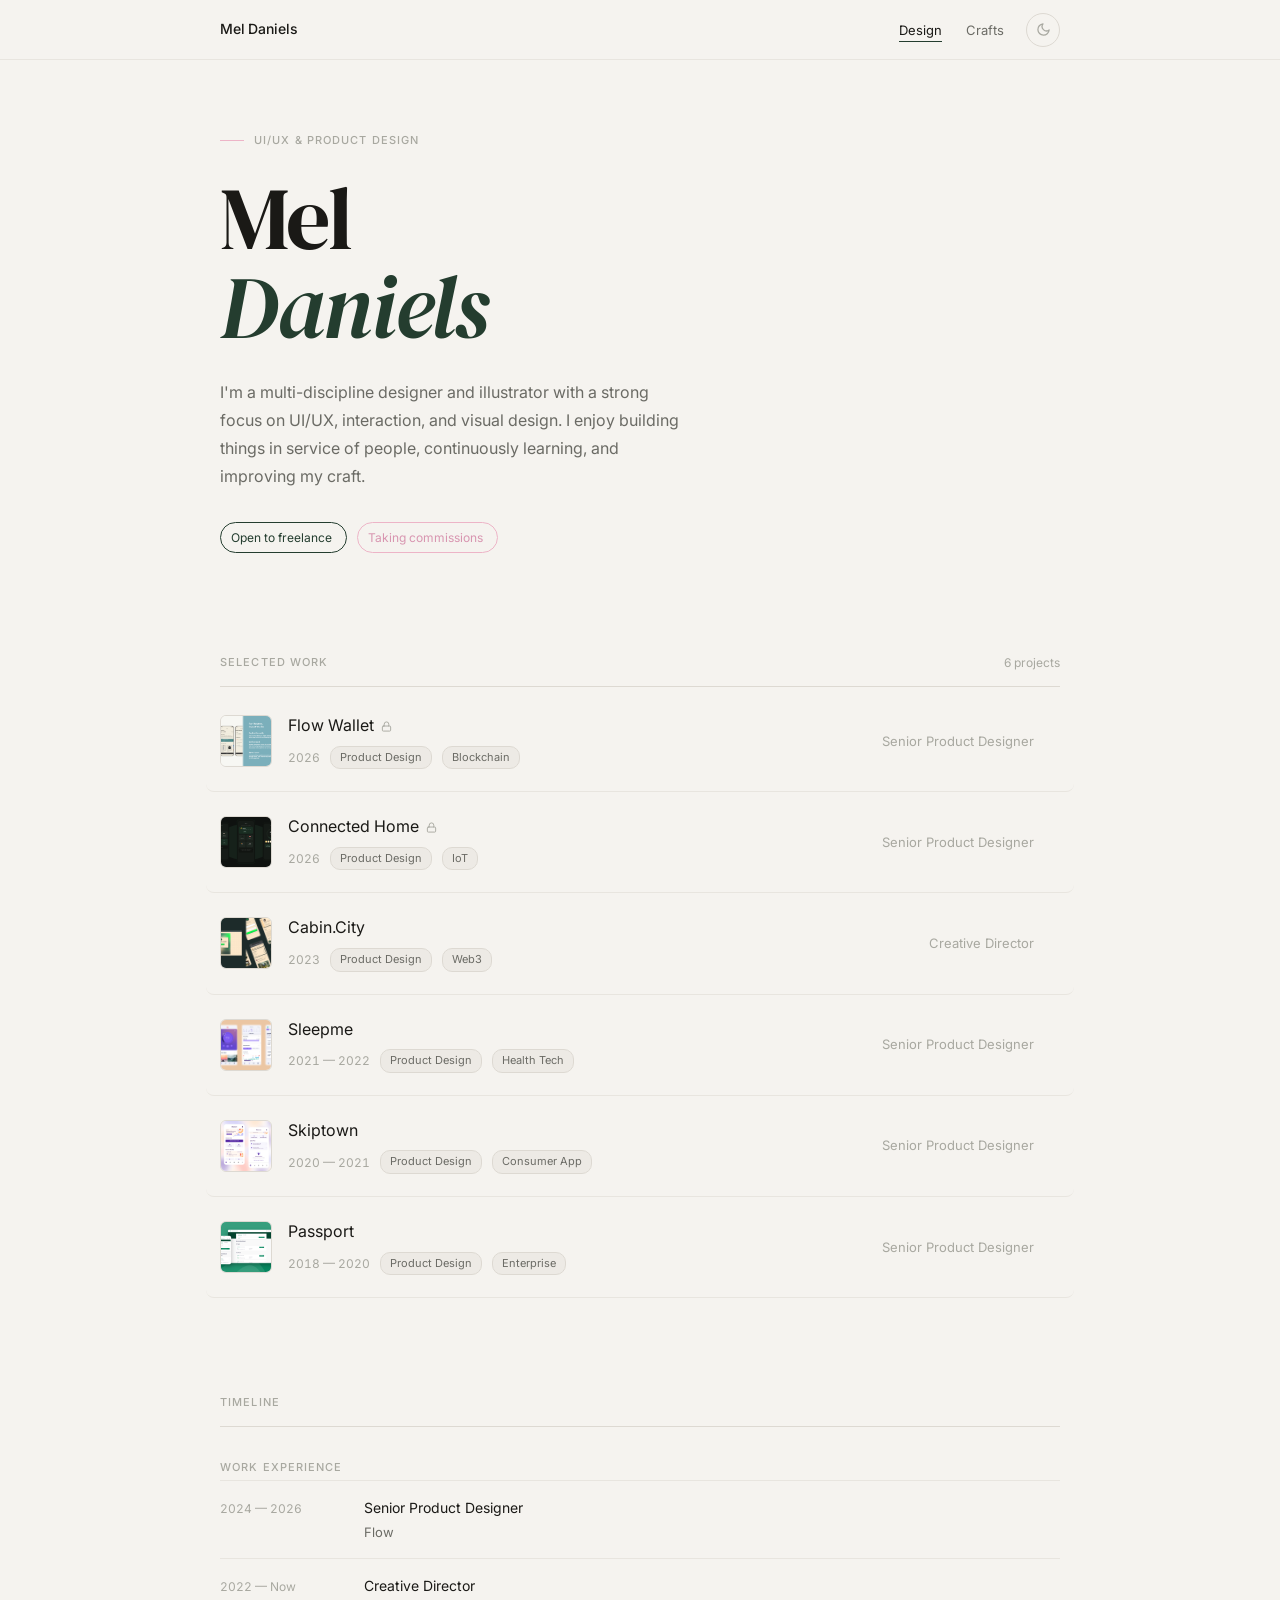
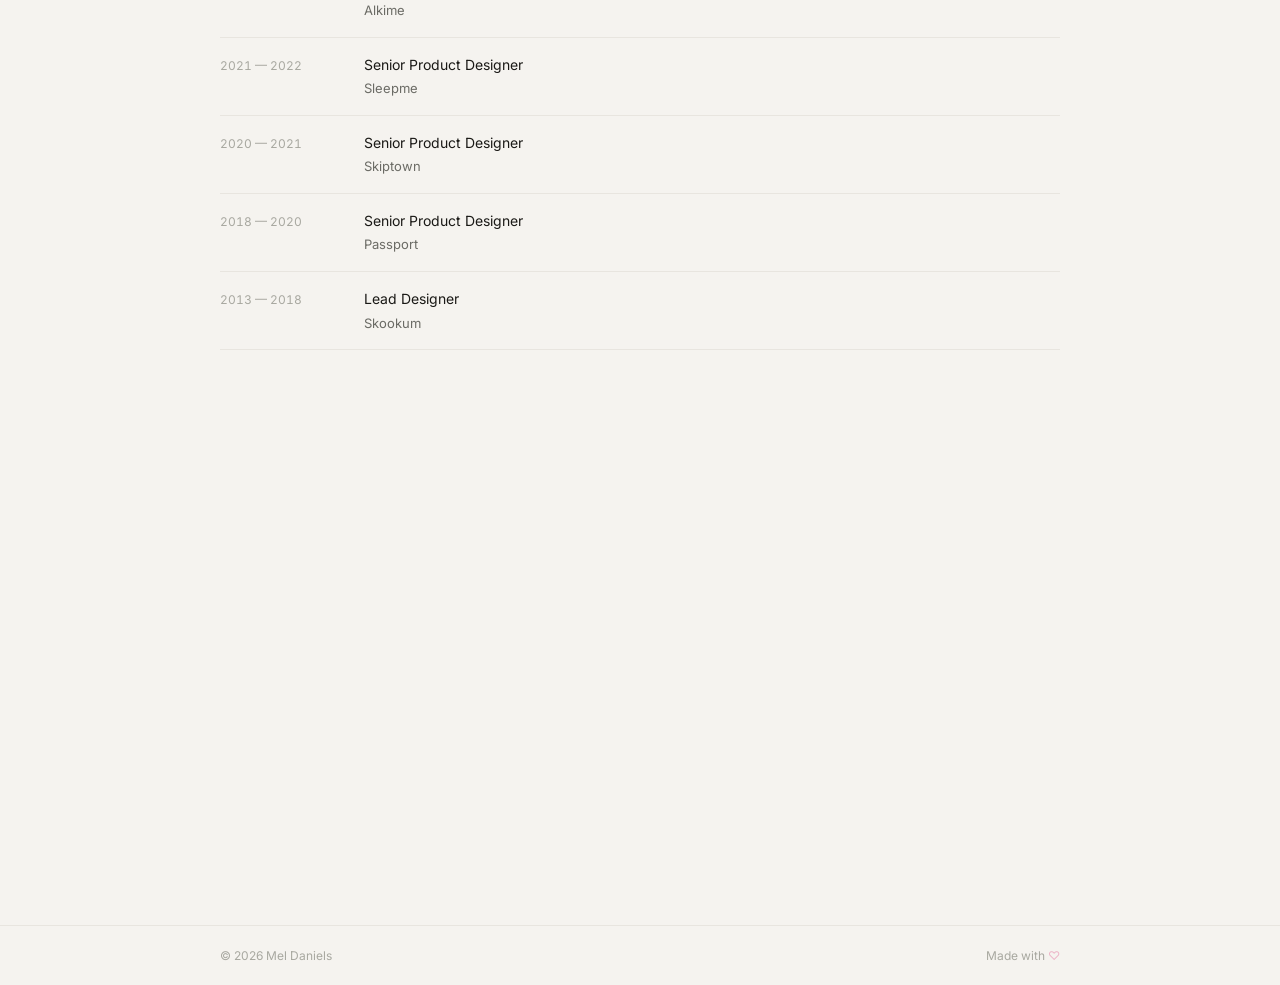
==== index.html @ a455d446 "Initial commit" ====
<!DOCTYPE html>
<html lang="en" data-theme="light">
<head>
  <meta charset="UTF-8">
  <meta name="viewport" content="width=device-width, initial-scale=1.0">
  <title>Mel Daniels — Product Designer</title>
  <meta name="description" content="Multi-discipline designer and illustrator with a strong focus on UI/UX, interaction, and visual design.">
  <link rel="preconnect" href="https://fonts.googleapis.com">
  <link rel="preconnect" href="https://fonts.gstatic.com" crossorigin>
  <link href="https://fonts.googleapis.com/css2?family=Inter:ital,opsz,wght@0,14..32,300;0,14..32,400;0,14..32,500;1,14..32,300&family=DM+Serif+Display:ital@0;1&display=swap" rel="stylesheet">
  <link rel="stylesheet" href="css/style.css">
  <script>
    // Prevent flash of wrong theme
    (function() {
      const t = localStorage.getItem('ms-theme') ||
        (window.matchMedia('(prefers-color-scheme: dark)').matches ? 'dark' : 'light');
      document.documentElement.setAttribute('data-theme', t);
    })();
  </script>
</head>
<body>

  <!-- ─── NAV ─── -->
  <nav class="nav">
    <div class="nav__inner">
      <a href="index.html" class="nav__logo">Mel Daniels</a>
      <div class="nav__right">
        <ul class="nav__links">
          <li><a href="index.html"   class="nav__link active">Design</a></li>
          <li><a href="crafts.html"  class="nav__link">Crafts</a></li>
        </ul>
        <button class="theme-toggle" aria-label="Toggle light/dark mode">
          <svg class="icon-moon" xmlns="http://www.w3.org/2000/svg" viewBox="0 0 24 24" fill="none"
               stroke="currentColor" stroke-width="2" stroke-linecap="round" stroke-linejoin="round">
            <path d="M21 12.79A9 9 0 1 1 11.21 3 7 7 0 0 0 21 12.79z"/>
          </svg>
          <svg class="icon-sun" xmlns="http://www.w3.org/2000/svg" viewBox="0 0 24 24" fill="none"
               stroke="currentColor" stroke-width="2" stroke-linecap="round" stroke-linejoin="round">
            <circle cx="12" cy="12" r="5"/>
            <line x1="12" y1="1"  x2="12" y2="3"/>
            <line x1="12" y1="21" x2="12" y2="23"/>
            <line x1="4.22" y1="4.22"   x2="5.64"  y2="5.64"/>
            <line x1="18.36" y1="18.36" x2="19.78" y2="19.78"/>
            <line x1="1"  y1="12" x2="3"  y2="12"/>
            <line x1="21" y1="12" x2="23" y2="12"/>
            <line x1="4.22"  y1="19.78" x2="5.64"  y2="18.36"/>
            <line x1="18.36" y1="5.64"  x2="19.78" y2="4.22"/>
          </svg>
        </button>
      </div>
    </div>
  </nav>

  <div class="page-wrapper">

    <main class="main">
      <div class="container">

        <!-- ─── HERO ─── -->
        <section class="hero">
          <p class="hero__eyebrow reveal">UI/UX &amp; Product Design</p>
          <h1 class="hero__name reveal reveal-d1">
            Mel<br><em>Daniels</em>
          </h1>
          <p class="hero__bio reveal reveal-d2">
            I'm a multi-discipline designer and illustrator with a strong focus on UI/UX,
            interaction, and visual design. I enjoy building things in service of people,
            continuously learning, and improving my craft.
          </p>
          <div class="hero__badges reveal reveal-d3">
            <span class="hero__badge hero__badge--green">Open to freelance</span>
            <span class="hero__badge hero__badge--pink">Taking commissions</span>
          </div>
        </section>

        <!-- ─── SELECTED WORK ─── -->
        <section class="work-section" id="work">
          <div class="section-header reveal">
            <span class="section-label">Selected Work</span>
            <span class="section-aux">6 projects</span>
          </div>

          <a href="work/flow-wallet.html" class="work-item reveal reveal-d1">
            <img class="work-item__thumb" src="images/flow/slide-5.png" alt="Flow Wallet">
            <div class="work-item__left">
              <span class="work-item__company">Flow Wallet
                <svg class="work-item__lock" width="11" height="11" viewBox="0 0 24 24" fill="none"
                     stroke="currentColor" stroke-width="2" stroke-linecap="round" stroke-linejoin="round"
                     aria-label="Password protected">
                  <rect x="3" y="11" width="18" height="11" rx="2" ry="2"/>
                  <path d="M7 11V7a5 5 0 0 1 10 0v4"/>
                </svg>
              </span>
              <div class="work-item__meta">
                <span class="work-item__date">2026</span>
                <span class="work-item__tag">Product Design</span>
                <span class="work-item__tag">Blockchain</span>
              </div>
            </div>
            <div class="work-item__right">
              <span>Senior Product Designer</span>
              <svg class="work-item__arrow" width="16" height="16" viewBox="0 0 16 16" fill="none">
                <path d="M3 8h10M9 4l4 4-4 4" stroke="currentColor" stroke-width="1.5"
                      stroke-linecap="round" stroke-linejoin="round"/>
              </svg>
            </div>
          </a>

          <a href="work/connected-home.html" class="work-item reveal reveal-d2">
            <img class="work-item__thumb" src="images/connected-home/img-1.svg" alt="Connected Home">
            <div class="work-item__left">
              <span class="work-item__company">Connected Home
                <svg class="work-item__lock" width="11" height="11" viewBox="0 0 24 24" fill="none"
                     stroke="currentColor" stroke-width="2" stroke-linecap="round" stroke-linejoin="round"
                     aria-label="Password protected">
                  <rect x="3" y="11" width="18" height="11" rx="2" ry="2"/>
                  <path d="M7 11V7a5 5 0 0 1 10 0v4"/>
                </svg>
              </span>
              <div class="work-item__meta">
                <span class="work-item__date">2026</span>
                <span class="work-item__tag">Product Design</span>
                <span class="work-item__tag">IoT</span>
              </div>
            </div>
            <div class="work-item__right">
              <span>Senior Product Designer</span>
              <svg class="work-item__arrow" width="16" height="16" viewBox="0 0 16 16" fill="none">
                <path d="M3 8h10M9 4l4 4-4 4" stroke="currentColor" stroke-width="1.5"
                      stroke-linecap="round" stroke-linejoin="round"/>
              </svg>
            </div>
          </a>

          <a href="work/cabin-city.html" class="work-item reveal reveal-d3">
            <img class="work-item__thumb" src="images/cabin/img-1.png" alt="Cabin.City">
            <div class="work-item__left">
              <span class="work-item__company">Cabin.City</span>
              <div class="work-item__meta">
                <span class="work-item__date">2023</span>
                <span class="work-item__tag">Product Design</span>
                <span class="work-item__tag">Web3</span>
              </div>
            </div>
            <div class="work-item__right">
              <span>Creative Director</span>
              <svg class="work-item__arrow" width="16" height="16" viewBox="0 0 16 16" fill="none">
                <path d="M3 8h10M9 4l4 4-4 4" stroke="currentColor" stroke-width="1.5"
                      stroke-linecap="round" stroke-linejoin="round"/>
              </svg>
            </div>
          </a>

          <a href="work/sleepme.html" class="work-item reveal reveal-d4">
            <img class="work-item__thumb" src="images/sleepme/cover.png" alt="Sleepme">
            <div class="work-item__left">
              <span class="work-item__company">Sleepme</span>
              <div class="work-item__meta">
                <span class="work-item__date">2021 — 2022</span>
                <span class="work-item__tag">Product Design</span>
                <span class="work-item__tag">Health Tech</span>
              </div>
            </div>
            <div class="work-item__right">
              <span>Senior Product Designer</span>
              <svg class="work-item__arrow" width="16" height="16" viewBox="0 0 16 16" fill="none">
                <path d="M3 8h10M9 4l4 4-4 4" stroke="currentColor" stroke-width="1.5"
                      stroke-linecap="round" stroke-linejoin="round"/>
              </svg>
            </div>
          </a>

          <a href="work/skiptown.html" class="work-item reveal reveal-d5">
            <img class="work-item__thumb" src="images/skiptown/hero.webp" alt="Skiptown">
            <div class="work-item__left">
              <span class="work-item__company">Skiptown</span>
              <div class="work-item__meta">
                <span class="work-item__date">2020 — 2021</span>
                <span class="work-item__tag">Product Design</span>
                <span class="work-item__tag">Consumer App</span>
              </div>
            </div>
            <div class="work-item__right">
              <span>Senior Product Designer</span>
              <svg class="work-item__arrow" width="16" height="16" viewBox="0 0 16 16" fill="none">
                <path d="M3 8h10M9 4l4 4-4 4" stroke="currentColor" stroke-width="1.5"
                      stroke-linecap="round" stroke-linejoin="round"/>
              </svg>
            </div>
          </a>

          <a href="work/passport.html" class="work-item reveal reveal-d5" style="transition-delay:0.48s">
            <img class="work-item__thumb" src="images/passport/hero.webp" alt="Passport">
            <div class="work-item__left">
              <span class="work-item__company">Passport</span>
              <div class="work-item__meta">
                <span class="work-item__date">2018 — 2020</span>
                <span class="work-item__tag">Product Design</span>
                <span class="work-item__tag">Enterprise</span>
              </div>
            </div>
            <div class="work-item__right">
              <span>Senior Product Designer</span>
              <svg class="work-item__arrow" width="16" height="16" viewBox="0 0 16 16" fill="none">
                <path d="M3 8h10M9 4l4 4-4 4" stroke="currentColor" stroke-width="1.5"
                      stroke-linecap="round" stroke-linejoin="round"/>
              </svg>
            </div>
          </a>
        </section>

        <!-- ─── TIMELINE ─── -->
        <section class="timeline-section" id="timeline">
          <div class="section-header reveal">
            <span class="section-label">Timeline</span>
          </div>

          <div class="timeline-group reveal reveal-d1">
            <p class="timeline-group-label">Work Experience</p>

            <div class="timeline-entry">
              <span class="timeline-date">2024 — 2026</span>
              <div class="timeline-content">
                <p class="timeline-role">Senior Product Designer</p>
                <p class="timeline-company">Flow</p>
              </div>
            </div>

            <div class="timeline-entry">
              <span class="timeline-date">2022 — Now</span>
              <div class="timeline-content">
                <p class="timeline-role">Creative Director</p>
                <p class="timeline-company">Alkime</p>
              </div>
            </div>

            <div class="timeline-entry">
              <span class="timeline-date">2021 — 2022</span>
              <div class="timeline-content">
                <p class="timeline-role">Senior Product Designer</p>
                <p class="timeline-company">Sleepme</p>
              </div>
            </div>

            <div class="timeline-entry">
              <span class="timeline-date">2020 — 2021</span>
              <div class="timeline-content">
                <p class="timeline-role">Senior Product Designer</p>
                <p class="timeline-company">Skiptown</p>
              </div>
            </div>

            <div class="timeline-entry">
              <span class="timeline-date">2018 — 2020</span>
              <div class="timeline-content">
                <p class="timeline-role">Senior Product Designer</p>
                <p class="timeline-company">Passport</p>
              </div>
            </div>

            <div class="timeline-entry">
              <span class="timeline-date">2013 — 2018</span>
              <div class="timeline-content">
                <p class="timeline-role">Lead Designer</p>
                <p class="timeline-company">Skookum</p>
              </div>
            </div>
          </div>

          <div class="timeline-group reveal reveal-d2">
            <p class="timeline-group-label">Education</p>

            <div class="timeline-entry">
              <span class="timeline-date">2021</span>
              <div class="timeline-content">
                <p class="timeline-role">d.MBA — Business for Designers</p>
                <p class="timeline-company">Moves the Needle</p>
              </div>
            </div>

            <div class="timeline-entry">
              <span class="timeline-date">2009 — 2013</span>
              <div class="timeline-content">
                <p class="timeline-role">BFA, Graphic Design</p>
                <p class="timeline-company">Appalachian State University</p>
              </div>
            </div>
          </div>
        </section>

        <!-- ─── CONTACT ─── -->
        <section class="contact-section" id="contact">
          <div class="section-header reveal">
            <span class="section-label">Contact</span>
          </div>
          <div class="contact-links reveal reveal-d1">
            <a href="mailto:melshields.art@gmail.com" class="contact-link">
              <svg width="14" height="14" viewBox="0 0 24 24" fill="none"
                   stroke="currentColor" stroke-width="2" stroke-linecap="round" stroke-linejoin="round">
                <path d="M4 4h16c1.1 0 2 .9 2 2v12c0 1.1-.9 2-2 2H4c-1.1 0-2-.9-2-2V6c0-1.1.9-2 2-2z"/>
                <polyline points="22,6 12,13 2,6"/>
              </svg>
              Email
            </a>
            <a href="https://twitter.com/mel_being" target="_blank" rel="noopener noreferrer" class="contact-link">
              <svg width="14" height="14" viewBox="0 0 24 24" fill="none"
                   stroke="currentColor" stroke-width="2" stroke-linecap="round" stroke-linejoin="round">
                <path d="M23 3a10.9 10.9 0 0 1-3.14 1.53 4.48 4.48 0 0 0-7.86 3v1A10.66 10.66 0 0 1 3 4s-4 9 5 13a11.64 11.64 0 0 1-7 2c9 5 20 0 20-11.5a4.5 4.5 0 0 0-.08-.83A7.72 7.72 0 0 0 23 3z"/>
              </svg>
              Twitter
            </a>
            <a href="https://www.instagram.com/heymeldaniels/" target="_blank" rel="noopener noreferrer" class="contact-link">
              <svg width="14" height="14" viewBox="0 0 24 24" fill="none"
                   stroke="currentColor" stroke-width="2" stroke-linecap="round" stroke-linejoin="round">
                <rect x="2" y="2" width="20" height="20" rx="5" ry="5"/>
                <circle cx="12" cy="12" r="4"/>
                <line x1="17.5" y1="6.5" x2="17.51" y2="6.5"/>
              </svg>
              Instagram
            </a>
            <a href="https://dribbble.com/melshields_art" target="_blank" rel="noopener noreferrer" class="contact-link">
              <svg width="14" height="14" viewBox="0 0 24 24" fill="none"
                   stroke="currentColor" stroke-width="2" stroke-linecap="round" stroke-linejoin="round">
                <circle cx="12" cy="12" r="10"/>
                <path d="M8.56 2.75c4.37 6.03 6.02 9.42 8.03 17.72m2.54-15.38c-3.72 4.35-8.94 5.66-16.88 5.85m19.5 1.9c-3.5-.93-6.63-.82-8.94 0-2.58.92-5.01 2.86-7.44 6.32"/>
              </svg>
              Dribbble
            </a>
          </div>
        </section>

      </div>
    </main>

    <footer class="footer">
      <div class="footer__inner">
        <span class="footer__copy">© 2026 Mel Daniels</span>
        <span class="footer__copy">Made with <span class="footer__pink">♡</span></span>
      </div>
    </footer>

  </div><!-- /page-wrapper -->

  <script src="js/main.js"></script>
</body>
</html>
---- css/style.css ----
/* =====================================================
   MEL DANIELS PORTFOLIO — STYLESHEET
   ===================================================== */

@import url('https://fonts.googleapis.com/css2?family=Inter:ital,opsz,wght@0,14..32,300;0,14..32,400;0,14..32,500;1,14..32,300&family=DM+Serif+Display:ital@0;1&display=swap');

/* ---------------------------------------------------
   CUSTOM PROPERTIES
   --------------------------------------------------- */
:root {
  /* Colors — Light */
  --bg:            #F5F3EF;
  --bg-secondary:  #EDEAE5;
  --bg-card:       #E8E5E0;
  --text:          #1A1916;
  --text-secondary:#6B6B65;
  --text-muted:    #A8A8A0;
  --border:        #DDD9D2;
  --border-subtle: #E8E5DF;

  /* Accent — Pine Green */
  --pine:          #243D2F;
  --pine-mid:      #2B4A38;
  --pine-light:    #3D6B50;

  /* Accent — Cherry Flower Pink */
  --pink:          #EDB4C7;
  --pink-dark:     #D895B0;

  /* Typography */
  --font-sans:     'Inter', -apple-system, BlinkMacSystemFont, sans-serif;
  --font-serif:    'DM Serif Display', Georgia, serif;

  /* Layout */
  --nav-h:         60px;
  --max-w:         840px;
  --pad:           32px;

  /* Motion */
  --ease:          cubic-bezier(0.4, 0, 0.2, 1);
  --fast:          180ms;
  --mid:           280ms;
  --slow:          420ms;
}

[data-theme="dark"] {
  --bg:            #131311;
  --bg-secondary:  #1C1C1A;
  --bg-card:       #242422;
  --text:          #E6E3DC;
  --text-secondary:#888880;
  --text-muted:    #52524C;
  --border:        #2C2C2A;
  --border-subtle: #222220;
  --pine:          #4A7A5E;
  --pine-mid:      #5A9070;
  --pine-light:    #6BA882;
  --pink:          #C88AA3;
  --pink-dark:     #B0708A;
}

/* ---------------------------------------------------
   RESET & BASE
   --------------------------------------------------- */
*, *::before, *::after {
  box-sizing: border-box;
  margin: 0;
  padding: 0;
}

html {
  scroll-behavior: smooth;
  -webkit-font-smoothing: antialiased;
  -moz-osx-font-smoothing: grayscale;
}

body {
  font-family: var(--font-sans);
  font-size: 15px;
  line-height: 1.6;
  color: var(--text);
  background: var(--bg);
  transition:
    background var(--slow) var(--ease),
    color var(--slow) var(--ease);
}

a {
  color: inherit;
  text-decoration: none;
}

img, video {
  display: block;
  max-width: 100%;
}

button {
  font-family: inherit;
}

/* ---------------------------------------------------
   PAGE REVEAL & SCROLL ANIMATIONS
   --------------------------------------------------- */
@keyframes pageFadeIn {
  from { opacity: 0; transform: translateY(12px); }
  to   { opacity: 1; transform: translateY(0); }
}

.page-wrapper {
  animation: pageFadeIn 0.5s var(--ease) both;
}

.reveal {
  opacity: 0;
  transform: translateY(22px);
  transition:
    opacity 0.65s var(--ease),
    transform 0.65s var(--ease);
}
.reveal.visible {
  opacity: 1;
  transform: translateY(0);
}
.reveal-d1 { transition-delay: 0.08s; }
.reveal-d2 { transition-delay: 0.16s; }
.reveal-d3 { transition-delay: 0.24s; }
.reveal-d4 { transition-delay: 0.32s; }
.reveal-d5 { transition-delay: 0.40s; }

/* ---------------------------------------------------
   NAVIGATION
   --------------------------------------------------- */
.nav {
  position: fixed;
  inset: 0 0 auto 0;
  z-index: 100;
  height: var(--nav-h);
  display: flex;
  align-items: center;
  padding: 0 var(--pad);
  background: var(--bg);
  border-bottom: 1px solid var(--border-subtle);
  transition:
    background var(--slow) var(--ease),
    border-color var(--slow) var(--ease);
}

.nav__inner {
  width: 100%;
  max-width: var(--max-w);
  margin: 0 auto;
  display: flex;
  align-items: center;
  justify-content: space-between;
}

/* Logo */
.nav__logo {
  font-size: 14px;
  font-weight: 500;
  letter-spacing: -0.01em;
  color: var(--text);
  position: relative;
  display: inline-block;
  transition: color var(--fast) var(--ease);
}
.nav__logo::after {
  content: '';
  position: absolute;
  bottom: -1px;
  left: 0;
  width: 0;
  height: 1px;
  background: var(--pine);
  transition: width var(--mid) var(--ease);
}
.nav__logo:hover::after { width: 100%; }
.nav__logo:hover { color: var(--pine); }

/* Links */
.nav__right {
  display: flex;
  align-items: center;
  gap: 6px;
}

.nav__links {
  display: flex;
  align-items: center;
  gap: 4px;
  list-style: none;
}

.nav__link {
  font-size: 13px;
  font-weight: 400;
  color: var(--text-secondary);
  padding: 6px 10px;
  border-radius: 6px;
  transition:
    color var(--fast) var(--ease),
    background var(--fast) var(--ease);
  position: relative;
}
.nav__link::after {
  content: '';
  position: absolute;
  bottom: 2px;
  left: 10px;
  right: 10px;
  height: 1px;
  background: var(--pine);
  transform: scaleX(0);
  transform-origin: left;
  transition: transform var(--mid) var(--ease);
}
.nav__link:hover {
  color: var(--text);
}
.nav__link:hover::after,
.nav__link.active::after {
  transform: scaleX(1);
}
.nav__link.active {
  color: var(--text);
}

/* Theme toggle */
.theme-toggle {
  width: 34px;
  height: 34px;
  border-radius: 50%;
  border: 1px solid var(--border);
  background: transparent;
  cursor: pointer;
  display: flex;
  align-items: center;
  justify-content: center;
  color: var(--text-muted);
  margin-left: 6px;
  transition:
    background var(--fast) var(--ease),
    color var(--fast) var(--ease),
    border-color var(--fast) var(--ease),
    transform var(--mid) var(--ease);
}
.theme-toggle:hover {
  background: var(--bg-secondary);
  color: var(--text);
  border-color: var(--border);
  transform: rotate(12deg);
}
.theme-toggle svg {
  width: 15px;
  height: 15px;
}
.icon-sun  { display: none; }
.icon-moon { display: block; }
[data-theme="dark"] .icon-sun  { display: block; }
[data-theme="dark"] .icon-moon { display: none; }

/* ---------------------------------------------------
   LAYOUT
   --------------------------------------------------- */
.main {
  padding-top: calc(var(--nav-h) + 72px);
  padding-bottom: 120px;
  padding-left: var(--pad);
  padding-right: var(--pad);
}

.container {
  max-width: var(--max-w);
  margin: 0 auto;
}

/* ---------------------------------------------------
   HERO — HOME
   --------------------------------------------------- */
.hero {
  margin-bottom: 100px;
}

.hero__eyebrow {
  font-size: 11px;
  font-weight: 500;
  letter-spacing: 0.1em;
  text-transform: uppercase;
  color: var(--text-muted);
  margin-bottom: 24px;
  display: flex;
  align-items: center;
  gap: 10px;
}
.hero__eyebrow::before {
  content: '';
  display: inline-block;
  width: 24px;
  height: 1px;
  background: var(--pink);
  flex-shrink: 0;
}

.hero__name {
  font-family: var(--font-serif);
  font-size: clamp(52px, 8vw, 88px);
  font-weight: 400;
  line-height: 1.0;
  letter-spacing: -0.02em;
  color: var(--text);
  margin-bottom: 28px;
}
.hero__name em {
  font-style: italic;
  color: var(--pine);
}

.hero__bio {
  font-size: 16px;
  line-height: 1.75;
  color: var(--text-secondary);
  max-width: 460px;
  margin-bottom: 32px;
}

.hero__status {
  display: inline-flex;
  align-items: center;
  gap: 8px;
  font-size: 12px;
  color: var(--text-muted);
  padding: 6px 14px 6px 10px;
  border: 1px solid var(--border);
  border-radius: 20px;
  text-decoration: none;
  transition:
    border-color var(--fast) var(--ease),
    color var(--fast) var(--ease),
    background var(--fast) var(--ease);
}
.hero__status:hover {
  border-color: var(--pine);
  color: var(--pine);
  background: rgba(36, 61, 47, 0.04);
}
[data-theme="dark"] .hero__status:hover {
  background: rgba(74, 122, 94, 0.08);
}

.status-dot {
  width: 6px;
  height: 6px;
  border-radius: 50%;
  background: var(--pink);
  flex-shrink: 0;
  animation: blink 2.4s ease-in-out infinite;
}
@keyframes blink {
  0%, 100% { opacity: 1; }
  50%       { opacity: 0.35; }
}

/* ---------------------------------------------------
   SECTION HEADER
   --------------------------------------------------- */
.section-header {
  display: flex;
  align-items: center;
  justify-content: space-between;
  margin-bottom: 4px;
  padding-bottom: 14px;
  border-bottom: 1px solid var(--border);
}

.section-label {
  font-size: 11px;
  font-weight: 500;
  letter-spacing: 0.1em;
  text-transform: uppercase;
  color: var(--text-muted);
}

.section-aux {
  font-size: 12px;
  color: var(--text-muted);
}

/* ---------------------------------------------------
   WORK LIST
   --------------------------------------------------- */
.work-section {
  margin-bottom: 96px;
}

.work-item {
  display: grid;
  grid-template-columns: 52px 1fr auto;
  align-items: center;
  gap: 16px;
  padding: 22px 14px;
  margin: 0 -14px;
  border-radius: 8px;
  border-bottom: 1px solid var(--border-subtle);
  text-decoration: none;
  color: inherit;
  transition:
    background var(--fast) var(--ease);
  position: relative;
}
.work-item::before {
  content: '';
  position: absolute;
  left: 0;
  top: 12px;
  bottom: 12px;
  width: 2px;
  border-radius: 2px;
  background: var(--pink);
  transform: scaleY(0);
  transform-origin: center;
  transition: transform var(--mid) var(--ease);
}
.work-item:hover {
  background: var(--bg-secondary);
}
.work-item:hover::before {
  transform: scaleY(1);
}

.work-item__left {
  display: flex;
  flex-direction: column;
  gap: 7px;
}

.work-item__company {
  font-size: 16px;
  font-weight: 400;
  color: var(--text);
  transition: color var(--fast) var(--ease);
  display: inline-flex;
  align-items: center;
  gap: 7px;
}
.work-item:hover .work-item__company {
  color: var(--pine);
}
.work-item__lock {
  color: var(--text-muted);
  flex-shrink: 0;
  position: relative;
  top: 1px;
  transition: color var(--fast) var(--ease);
}
.work-item:hover .work-item__lock {
  color: var(--pine);
}

.work-item__meta {
  display: flex;
  align-items: center;
  gap: 10px;
  flex-wrap: wrap;
}

.work-item__date {
  font-size: 12px;
  color: var(--text-muted);
  font-variant-numeric: tabular-nums;
}

.work-item__tag {
  font-size: 11px;
  padding: 2px 9px;
  border-radius: 10px;
  background: var(--bg-secondary);
  color: var(--text-secondary);
  border: 1px solid var(--border);
  transition:
    background var(--fast) var(--ease),
    color var(--fast) var(--ease),
    border-color var(--fast) var(--ease);
}
.work-item:hover .work-item__tag {
  background: var(--pine);
  color: white;
  border-color: var(--pine);
}

.work-item__right {
  display: flex;
  align-items: center;
  gap: 10px;
  color: var(--text-muted);
  font-size: 13px;
  white-space: nowrap;
}

.work-item__arrow {
  opacity: 0;
  transform: translateX(-6px);
  transition:
    opacity var(--mid) var(--ease),
    transform var(--mid) var(--ease);
  color: var(--pine);
}
.work-item:hover .work-item__arrow {
  opacity: 1;
  transform: translateX(0);
}

/* ---------------------------------------------------
   ABOUT SECTION — HOME
   --------------------------------------------------- */
.about-section {
  margin-bottom: 96px;
}

.about-grid {
  display: grid;
  grid-template-columns: 1fr 1fr;
  gap: 48px;
  padding-top: 32px;
}

.about-text {
  font-size: 15px;
  line-height: 1.8;
  color: var(--text-secondary);
}
.about-text p + p { margin-top: 18px; }

.about-details {}

.detail-row {
  display: flex;
  justify-content: space-between;
  align-items: baseline;
  padding: 11px 0;
  border-bottom: 1px solid var(--border-subtle);
  font-size: 13px;
}
.detail-row:first-child { padding-top: 0; }

.detail-label { color: var(--text-muted); }
.detail-value {
  color: var(--text);
  text-align: right;
}

/* ---------------------------------------------------
   CONTACT SECTION
   --------------------------------------------------- */
.contact-section {
  margin-bottom: 40px;
}

.contact-links {
  display: flex;
  flex-wrap: wrap;
  gap: 10px;
  padding-top: 28px;
}

.contact-link {
  display: inline-flex;
  align-items: center;
  gap: 6px;
  font-size: 13px;
  color: var(--text-secondary);
  padding: 8px 18px;
  border: 1px solid var(--border);
  border-radius: 24px;
  text-decoration: none;
  transition:
    color var(--fast) var(--ease),
    border-color var(--fast) var(--ease),
    background var(--fast) var(--ease);
}
.contact-link:hover {
  color: var(--pine);
  border-color: var(--pine);
  background: rgba(36, 61, 47, 0.04);
}
[data-theme="dark"] .contact-link:hover {
  background: rgba(74, 122, 94, 0.08);
}
.contact-link svg { flex-shrink: 0; }

/* ---------------------------------------------------
   FOOTER
   --------------------------------------------------- */
.footer {
  padding: 20px var(--pad);
  border-top: 1px solid var(--border-subtle);
  transition: border-color var(--slow) var(--ease);
}

.footer__inner {
  max-width: var(--max-w);
  margin: 0 auto;
  display: flex;
  align-items: center;
  justify-content: space-between;
}

.footer__copy {
  font-size: 12px;
  color: var(--text-muted);
}
.footer__pink { color: var(--pink); }

/* ---------------------------------------------------
   RESUME PAGE
   --------------------------------------------------- */
.page-title-row {
  display: flex;
  align-items: center;
  justify-content: space-between;
  margin-bottom: 40px;
}

.page-title {
  font-family: var(--font-serif);
  font-size: clamp(32px, 5vw, 48px);
  font-weight: 400;
  color: var(--text);
  line-height: 1.1;
}

.btn {
  display: inline-flex;
  align-items: center;
  gap: 7px;
  font-size: 13px;
  font-weight: 500;
  padding: 9px 20px;
  border-radius: 24px;
  border: 1px solid var(--border);
  background: transparent;
  color: var(--text);
  cursor: pointer;
  text-decoration: none;
  transition:
    color var(--fast) var(--ease),
    border-color var(--fast) var(--ease),
    background var(--fast) var(--ease);
  white-space: nowrap;
}
.btn:hover {
  background: var(--pine);
  color: white;
  border-color: var(--pine);
}
.btn--primary {
  background: var(--pine);
  color: white;
  border-color: var(--pine);
}
.btn--primary:hover {
  background: var(--pine-light);
  border-color: var(--pine-light);
}

.resume-frame {
  border: 1px solid var(--border);
  border-radius: 12px;
  overflow: hidden;
  background: var(--bg-secondary);
  transition: border-color var(--slow) var(--ease);
}
.resume-frame iframe {
  display: block;
  width: 100%;
  height: 82vh;
  min-height: 600px;
  border: none;
}

.resume-fallback {
  display: none;
  padding: 48px 32px;
  text-align: center;
  color: var(--text-secondary);
  font-size: 14px;
}

/* ---------------------------------------------------
   CASE STUDY — SHARED
   --------------------------------------------------- */
.back-link {
  display: inline-flex;
  align-items: center;
  gap: 6px;
  font-size: 13px;
  color: var(--text-muted);
  text-decoration: none;
  margin-bottom: 52px;
  transition:
    color var(--fast) var(--ease),
    gap var(--fast) var(--ease);
}
.back-link svg {
  transition: transform var(--mid) var(--ease);
  flex-shrink: 0;
}
.back-link:hover {
  color: var(--pine);
  gap: 10px;
}
.back-link:hover svg {
  transform: translateX(-4px);
}

/* Case study header */
.cs-header {
  margin-bottom: 60px;
}

.cs-eyebrow {
  font-size: 11px;
  font-weight: 500;
  letter-spacing: 0.1em;
  text-transform: uppercase;
  color: var(--pink);
  margin-bottom: 16px;
}

.cs-title {
  font-family: var(--font-serif);
  font-size: clamp(36px, 6vw, 68px);
  font-weight: 400;
  line-height: 1.05;
  letter-spacing: -0.02em;
  color: var(--text);
  margin-bottom: 36px;
}
.cs-title em {
  font-style: italic;
  color: var(--pine);
}

.cs-meta {
  display: flex;
  flex-wrap: wrap;
  gap: 0;
  border-top: 1px solid var(--border);
  border-bottom: 1px solid var(--border);
  padding: 20px 0;
}

.cs-meta-item {
  padding: 0 28px;
  border-right: 1px solid var(--border);
}
.cs-meta-item:first-child { padding-left: 0; }
.cs-meta-item:last-child  { border-right: none; }

.cs-meta-label {
  font-size: 10px;
  font-weight: 500;
  letter-spacing: 0.1em;
  text-transform: uppercase;
  color: var(--text-muted);
  display: block;
  margin-bottom: 4px;
}
.cs-meta-value {
  font-size: 14px;
  color: var(--text);
}

/* Hero image placeholder */
.cs-hero-img {
  border-radius: 12px;
  overflow: hidden;
  margin-bottom: 80px;
  border: 1px solid var(--border);
}
.cs-placeholder {
  width: 100%;
  aspect-ratio: 16/9;
  display: flex;
  align-items: center;
  justify-content: center;
  font-size: 12px;
  font-weight: 500;
  letter-spacing: 0.08em;
  text-transform: uppercase;
  color: rgba(255,255,255,0.5);
}

/* Case study sections */
.cs-section {
  margin-bottom: 72px;
}

.cs-section-label {
  font-size: 11px;
  font-weight: 500;
  letter-spacing: 0.1em;
  text-transform: uppercase;
  color: var(--text-muted);
  margin-bottom: 18px;
  padding-bottom: 14px;
  border-bottom: 1px solid var(--border);
}

.cs-section-title {
  font-family: var(--font-serif);
  font-size: clamp(24px, 3.5vw, 32px);
  font-weight: 400;
  color: var(--text);
  line-height: 1.25;
  margin-bottom: 18px;
}

.cs-body {
  font-size: 16px;
  line-height: 1.8;
  color: var(--text-secondary);
  max-width: 620px;
}
.cs-body p + p { margin-top: 20px; }

/* Image placeholder (mid-page) */
.cs-img-block {
  width: 100%;
  border-radius: 10px;
  overflow: hidden;
  border: 1px solid var(--border);
  margin-top: 32px;
}
.cs-img-placeholder {
  width: 100%;
  aspect-ratio: 4/3;
  display: flex;
  align-items: center;
  justify-content: center;
  font-size: 12px;
  font-weight: 500;
  letter-spacing: 0.08em;
  text-transform: uppercase;
  color: rgba(255,255,255,0.4);
}

/* Process grid */
.process-grid {
  display: grid;
  grid-template-columns: repeat(3, 1fr);
  gap: 14px;
  margin-top: 28px;
}

.process-card {
  padding: 22px 20px;
  border: 1px solid var(--border);
  border-radius: 10px;
  background: var(--bg-secondary);
  transition:
    border-color var(--fast) var(--ease),
    transform var(--mid) var(--ease);
}
.process-card:hover {
  border-color: var(--pine);
  transform: translateY(-3px);
}

.process-card__num {
  font-size: 11px;
  font-weight: 500;
  color: var(--pink);
  margin-bottom: 8px;
  letter-spacing: 0.05em;
}
.process-card__title {
  font-size: 14px;
  font-weight: 500;
  color: var(--text);
  margin-bottom: 8px;
}
.process-card__desc {
  font-size: 13px;
  color: var(--text-secondary);
  line-height: 1.6;
}

/* Outcomes */
.outcomes-grid {
  display: grid;
  grid-template-columns: repeat(3, 1fr);
  gap: 16px;
  margin-top: 28px;
}

.outcome-card {
  padding: 28px 20px;
  border: 1px solid var(--border);
  border-radius: 10px;
  text-align: center;
  transition:
    border-color var(--fast) var(--ease),
    background var(--fast) var(--ease),
    transform var(--mid) var(--ease);
}
.outcome-card:hover {
  border-color: var(--pink);
  background: rgba(237, 180, 199, 0.06);
  transform: translateY(-2px);
}
[data-theme="dark"] .outcome-card:hover {
  background: rgba(200, 138, 163, 0.08);
}

.outcome-card__stat {
  font-family: var(--font-serif);
  font-size: 44px;
  font-weight: 400;
  color: var(--pine);
  line-height: 1;
  margin-bottom: 10px;
}
.outcome-card__label {
  font-size: 13px;
  color: var(--text-secondary);
  line-height: 1.5;
}

/* Project prev/next nav */
.proj-nav {
  display: grid;
  grid-template-columns: 1fr 1fr;
  gap: 14px;
  margin-top: 80px;
  padding-top: 48px;
  border-top: 1px solid var(--border);
}

.proj-nav-link {
  display: flex;
  flex-direction: column;
  gap: 5px;
  padding: 20px;
  border: 1px solid var(--border);
  border-radius: 10px;
  text-decoration: none;
  color: inherit;
  transition:
    border-color var(--fast) var(--ease),
    background var(--fast) var(--ease);
}
.proj-nav-link:hover {
  border-color: var(--pine);
  background: rgba(36, 61, 47, 0.03);
}
[data-theme="dark"] .proj-nav-link:hover {
  background: rgba(74, 122, 94, 0.07);
}
.proj-nav-link--next { text-align: right; }
.proj-nav-link--empty { opacity: 0; pointer-events: none; }

.proj-nav-label {
  font-size: 11px;
  font-weight: 500;
  letter-spacing: 0.08em;
  text-transform: uppercase;
  color: var(--text-muted);
}
.proj-nav-name {
  font-size: 15px;
  color: var(--text);
}

/* ---------------------------------------------------
   WORK ITEM THUMBNAIL
   --------------------------------------------------- */
.work-item__thumb {
  width: 52px;
  height: 52px;
  border-radius: 6px;
  object-fit: cover;
  border: 1px solid var(--border);
  display: block;
  flex-shrink: 0;
  transition: opacity var(--fast) var(--ease);
}
.work-item:hover .work-item__thumb {
  opacity: 0.85;
}

/* ---------------------------------------------------
   HERO BADGES
   --------------------------------------------------- */
.hero__badges {
  display: flex;
  flex-wrap: wrap;
  gap: 10px;
  margin-top: 28px;
}

.hero__badge {
  display: inline-flex;
  align-items: center;
  gap: 7px;
  font-size: 12px;
  padding: 5px 14px 5px 10px;
  border: 1px solid var(--border);
  border-radius: 20px;
  text-decoration: none;
  transition:
    color var(--fast) var(--ease),
    border-color var(--fast) var(--ease),
    background var(--fast) var(--ease);
}

.hero__badge--green {
  color: var(--pine);
  border-color: var(--pine);
}
.hero__badge--green:hover {
  background: rgba(36, 61, 47, 0.06);
}
[data-theme="dark"] .hero__badge--green:hover {
  background: rgba(74, 122, 94, 0.1);
}

.hero__badge--pink {
  color: var(--pink-dark);
  border-color: var(--pink);
}
.hero__badge--pink:hover {
  background: rgba(237, 180, 199, 0.08);
}

.hero__badge .status-dot {
  flex-shrink: 0;
}

/* ---------------------------------------------------
   TIMELINE SECTION
   --------------------------------------------------- */
.timeline-section {
  margin-bottom: 96px;
}

.timeline-group {
  padding-top: 28px;
  margin-bottom: 8px;
}

.timeline-group-label {
  font-size: 11px;
  font-weight: 500;
  letter-spacing: 0.1em;
  text-transform: uppercase;
  color: var(--text-muted);
  margin-bottom: 4px;
}

.timeline-entry {
  display: grid;
  grid-template-columns: 116px 1fr;
  gap: 0 28px;
  padding: 16px 0;
  border-bottom: 1px solid var(--border-subtle);
  transition: background var(--fast) var(--ease);
}
.timeline-entry:first-of-type { border-top: 1px solid var(--border-subtle); }

.timeline-date {
  font-size: 12px;
  color: var(--text-muted);
  font-variant-numeric: tabular-nums;
  padding-top: 2px;
  flex-shrink: 0;
  white-space: nowrap;
}

.timeline-content {}

.timeline-role {
  font-size: 14px;
  font-weight: 400;
  color: var(--text);
  margin-bottom: 2px;
}

.timeline-company {
  font-size: 13px;
  color: var(--text-secondary);
}

/* ---------------------------------------------------
   CRAFTS PAGE — GRID
   --------------------------------------------------- */
.crafts-intro {
  max-width: 480px;
  font-size: 16px;
  line-height: 1.75;
  color: var(--text-secondary);
  margin-bottom: 48px;
}

.crafts-grid {
  display: grid;
  grid-template-columns: repeat(3, 1fr);
  gap: 10px;
}

.craft-item {
  aspect-ratio: 1;
  border-radius: 8px;
  overflow: hidden;
  cursor: pointer;
  position: relative;
  border: 1px solid var(--border);
  transition: transform var(--mid) var(--ease), box-shadow var(--mid) var(--ease);
}
.craft-item:hover {
  transform: scale(1.02);
  box-shadow: 0 8px 32px rgba(0,0,0,0.12);
  z-index: 1;
}

/* Placeholder tree backgrounds */
.craft-bg {
  width: 100%;
  height: 100%;
  display: flex;
  align-items: center;
  justify-content: center;
}
.craft-bg svg { width: 100%; height: 100%; display: block; }

.craft-bg--1 { background: #1E3228; }
.craft-bg--2 { background: #243D2F; }
.craft-bg--3 { background: #2B4A38; }
.craft-bg--4 { background: #1A2C22; }
.craft-bg--5 { background: #203529; }
.craft-bg--6 { background: #284030; }
.craft-bg--7 { background: #1C2F24; }
.craft-bg--8 { background: #253B2C; }
.craft-bg--9 { background: #2A4535; }

/* Hover overlay */
.craft-item__overlay {
  position: absolute;
  inset: 0;
  background: linear-gradient(to top, rgba(0,0,0,0.55) 0%, rgba(0,0,0,0) 55%);
  opacity: 0;
  transition: opacity var(--mid) var(--ease);
  display: flex;
  align-items: flex-end;
  padding: 14px;
  pointer-events: none;
}
.craft-item:hover .craft-item__overlay {
  opacity: 1;
}
.craft-item__label {
  font-size: 12px;
  font-weight: 400;
  color: rgba(255,255,255,0.85);
  letter-spacing: 0.02em;
}

/* ---------------------------------------------------
   LIGHTBOX
   --------------------------------------------------- */
.lightbox {
  position: fixed;
  inset: 0;
  z-index: 300;
  background: rgba(10, 10, 9, 0.88);
  display: flex;
  align-items: center;
  justify-content: center;
  padding: 32px;
  opacity: 0;
  pointer-events: none;
  transition: opacity var(--mid) var(--ease);
  backdrop-filter: blur(4px);
  -webkit-backdrop-filter: blur(4px);
}
.lightbox.open {
  opacity: 1;
  pointer-events: all;
}

.lightbox__close {
  position: absolute;
  top: 24px;
  right: 28px;
  width: 36px;
  height: 36px;
  border-radius: 50%;
  border: 1px solid rgba(255,255,255,0.2);
  background: transparent;
  color: rgba(255,255,255,0.7);
  font-size: 20px;
  line-height: 1;
  cursor: pointer;
  display: flex;
  align-items: center;
  justify-content: center;
  transition: all var(--fast) var(--ease);
}
.lightbox__close:hover {
  background: rgba(255,255,255,0.1);
  color: white;
}

.lightbox__inner {
  max-width: 780px;
  width: 100%;
  text-align: center;
}

.lightbox__preview {
  width: 100%;
  border-radius: 10px;
  overflow: hidden;
  margin-bottom: 20px;
  max-height: 70vh;
  display: flex;
  align-items: center;
  justify-content: center;
}
.lightbox__preview .craft-bg {
  max-height: 70vh;
  width: 100%;
  aspect-ratio: 1;
  border-radius: 10px;
}

.lightbox__title {
  font-family: var(--font-serif);
  font-size: 22px;
  font-weight: 400;
  color: rgba(255,255,255,0.9);
  margin-bottom: 8px;
}

.lightbox__desc {
  font-size: 14px;
  color: rgba(255,255,255,0.5);
  line-height: 1.6;
}

/* ---------------------------------------------------
   IMAGE LIGHTBOX (case study pages)
   --------------------------------------------------- */
.img-lightbox {
  position: fixed;
  inset: 0;
  z-index: 1000;
  background: rgba(10, 10, 9, 0.92);
  backdrop-filter: blur(6px);
  -webkit-backdrop-filter: blur(6px);
  display: flex;
  align-items: center;
  justify-content: center;
  padding: 24px;
  opacity: 0;
  pointer-events: none;
  transition: opacity var(--mid) var(--ease);
}
.img-lightbox.open {
  opacity: 1;
  pointer-events: all;
}

.img-lightbox__close {
  position: absolute;
  top: 20px;
  right: 20px;
  width: 36px;
  height: 36px;
  border-radius: 50%;
  border: 1px solid rgba(255,255,255,0.2);
  background: rgba(255,255,255,0.06);
  color: rgba(255,255,255,0.7);
  font-size: 18px;
  line-height: 1;
  cursor: pointer;
  display: flex;
  align-items: center;
  justify-content: center;
  transition: all var(--fast) var(--ease);
}
.img-lightbox__close:hover {
  background: rgba(255,255,255,0.12);
  color: white;
}

.img-lightbox__img {
  max-width: 100%;
  max-height: 90vh;
  border-radius: 6px;
  object-fit: contain;
  box-shadow: 0 32px 80px rgba(0,0,0,0.5);
  transform: scale(0.97);
  transition: transform var(--mid) var(--ease);
}
.img-lightbox.open .img-lightbox__img {
  transform: scale(1);
}

/* Make case study images feel clickable */
.cs-hero-img img,
.cs-img-grid img {
  cursor: zoom-in;
}

/* ---------------------------------------------------
   CASE STUDY — REAL IMAGES
   --------------------------------------------------- */

/* Hero image — natural aspect ratio, no cropping */
.cs-hero-img img {
  width: 100%;
  display: block;
  height: auto;
  max-height: none;
  object-fit: unset;
}

/* Image grids */
.cs-img-grid {
  display: grid;
  gap: 10px;
  margin-top: 28px;
  margin-bottom: 56px;
}
.cs-img-grid--2 { grid-template-columns: 1fr 1fr; }
.cs-img-grid--3 { grid-template-columns: repeat(3, 1fr); }

.cs-img-grid img {
  width: 100%;
  height: auto;
  object-fit: unset;
  border-radius: 8px;
  border: 1px solid var(--border);
  display: block;
  transition:
    transform var(--mid) var(--ease),
    box-shadow var(--mid) var(--ease);
}
.cs-img-grid img:hover {
  transform: scale(1.015);
  box-shadow: 0 8px 28px rgba(0,0,0,0.1);
  position: relative;
  z-index: 1;
}

/* Span a cell across full width */
.cs-img-grid .wide {
  grid-column: 1 / -1;
  height: auto;
}

/* Natural-size GIF / tall image */
.cs-img-grid .natural {
  height: auto;
  max-height: 480px;
  object-fit: contain;
  background: var(--bg-secondary);
}

/* Single full-width image block */
.cs-img-single {
  margin-top: 28px;
  margin-bottom: 56px;
  border-radius: 10px;
  overflow: hidden;
  border: 1px solid var(--border);
}
.cs-img-single img {
  width: 100%;
  display: block;
  max-height: 540px;
  object-fit: cover;
  transition: transform var(--slow) var(--ease);
}
.cs-img-single:hover img {
  transform: scale(1.01);
}

/* ---------------------------------------------------
   RESPONSIVE
   --------------------------------------------------- */
@media (max-width: 680px) {
  :root {
    --pad: 20px;
  }

  .about-grid {
    grid-template-columns: 1fr;
    gap: 36px;
  }

  .process-grid,
  .outcomes-grid {
    grid-template-columns: 1fr;
  }

  .cs-img-grid--2,
  .cs-img-grid--3 {
    grid-template-columns: 1fr;
  }

  .crafts-grid {
    grid-template-columns: repeat(2, 1fr);
  }

  .timeline-entry {
    grid-template-columns: 90px 1fr;
    gap: 0 16px;
  }

  .cs-meta {
    flex-direction: column;
    gap: 16px;
    border: none;
    padding: 0;
  }
  .cs-meta-item {
    padding: 0;
    border: none;
  }

  .proj-nav {
    grid-template-columns: 1fr;
  }

  .page-title-row {
    flex-direction: column;
    align-items: flex-start;
    gap: 20px;
  }

  .nav__links {
    gap: 0;
  }
  .nav__link {
    padding: 6px 8px;
  }
}
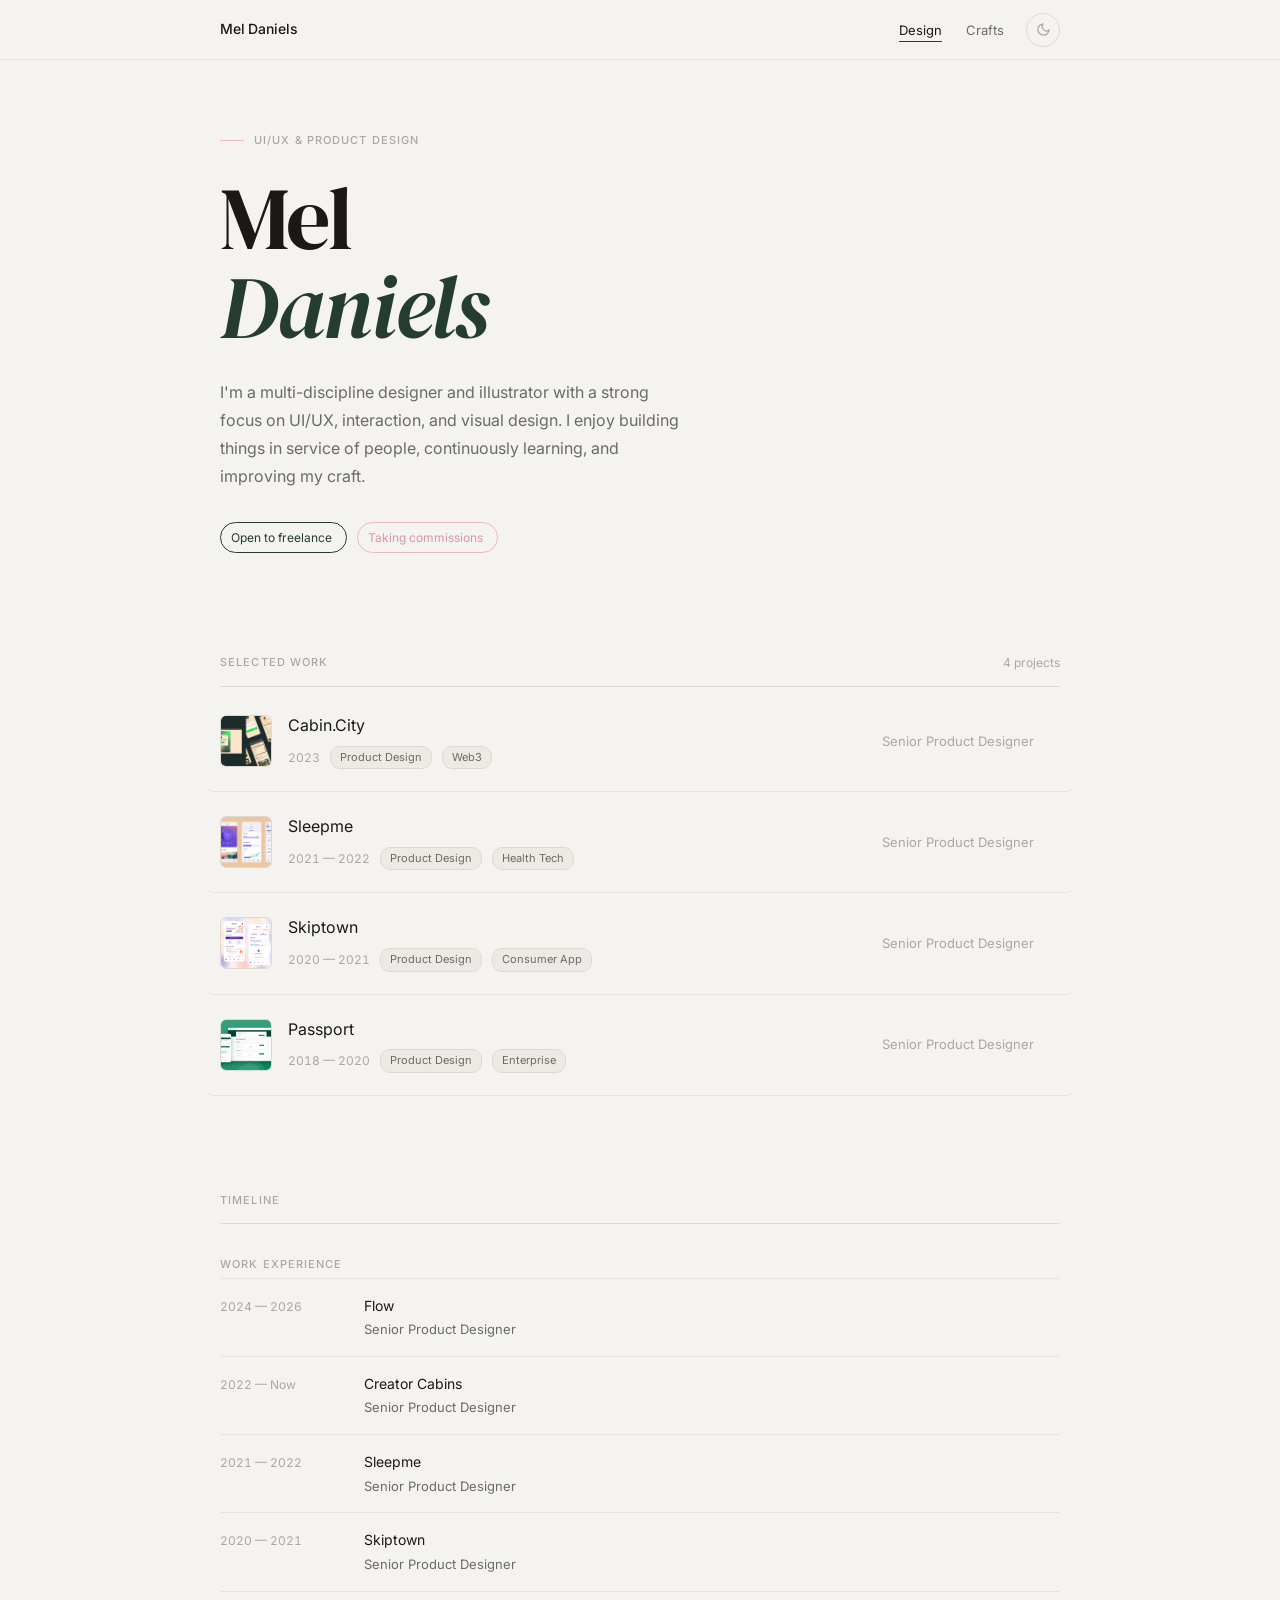
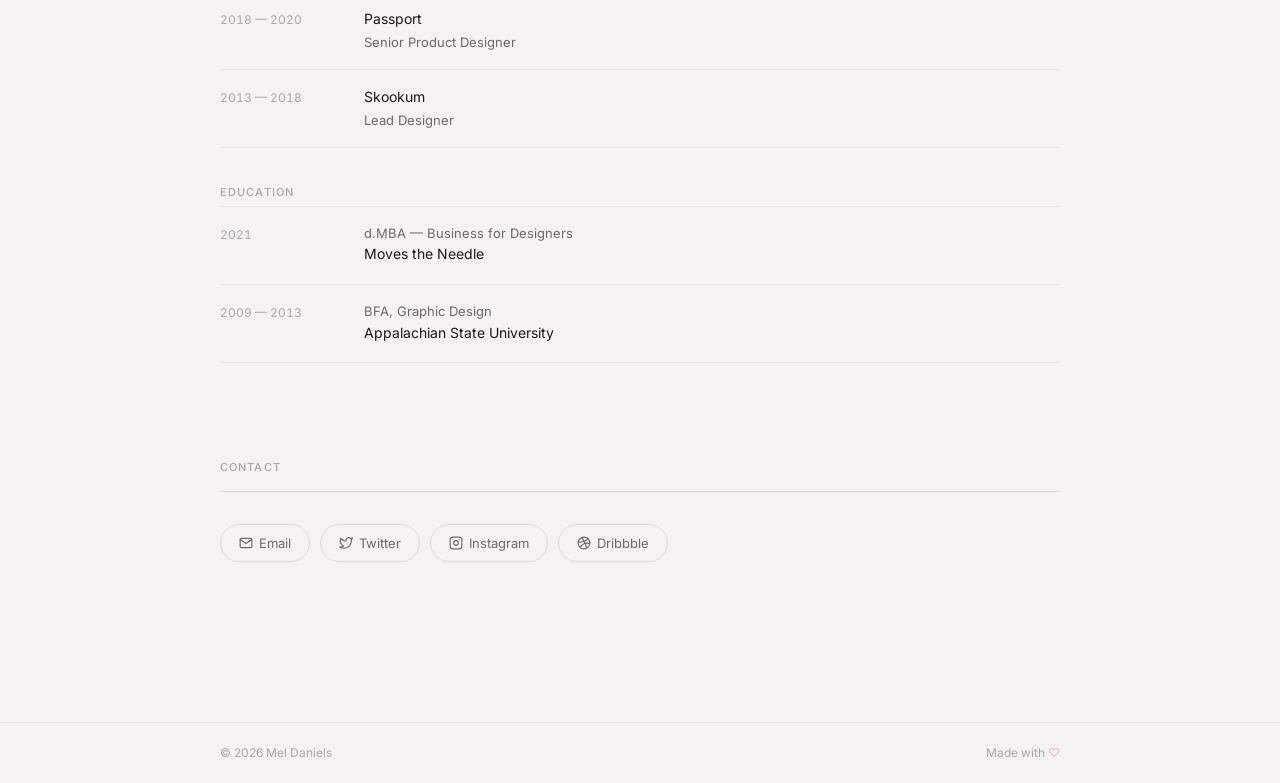
==== commit 7c050316: "initial commit" ====
--- a/index.html
+++ b/index.html
@@ -77,62 +77,10 @@
         <section class="work-section" id="work">
           <div class="section-header reveal">
             <span class="section-label">Selected Work</span>
-            <span class="section-aux">6 projects</span>
-          </div>
-
-          <a href="work/flow-wallet.html" class="work-item reveal reveal-d1">
-            <img class="work-item__thumb" src="images/flow/slide-5.png" alt="Flow Wallet">
-            <div class="work-item__left">
-              <span class="work-item__company">Flow Wallet
-                <svg class="work-item__lock" width="11" height="11" viewBox="0 0 24 24" fill="none"
-                     stroke="currentColor" stroke-width="2" stroke-linecap="round" stroke-linejoin="round"
-                     aria-label="Password protected">
-                  <rect x="3" y="11" width="18" height="11" rx="2" ry="2"/>
-                  <path d="M7 11V7a5 5 0 0 1 10 0v4"/>
-                </svg>
-              </span>
-              <div class="work-item__meta">
-                <span class="work-item__date">2026</span>
-                <span class="work-item__tag">Product Design</span>
-                <span class="work-item__tag">Blockchain</span>
-              </div>
-            </div>
-            <div class="work-item__right">
-              <span>Senior Product Designer</span>
-              <svg class="work-item__arrow" width="16" height="16" viewBox="0 0 16 16" fill="none">
-                <path d="M3 8h10M9 4l4 4-4 4" stroke="currentColor" stroke-width="1.5"
-                      stroke-linecap="round" stroke-linejoin="round"/>
-              </svg>
-            </div>
-          </a>
-
-          <a href="work/connected-home.html" class="work-item reveal reveal-d2">
-            <img class="work-item__thumb" src="images/connected-home/img-1.svg" alt="Connected Home">
-            <div class="work-item__left">
-              <span class="work-item__company">Connected Home
-                <svg class="work-item__lock" width="11" height="11" viewBox="0 0 24 24" fill="none"
-                     stroke="currentColor" stroke-width="2" stroke-linecap="round" stroke-linejoin="round"
-                     aria-label="Password protected">
-                  <rect x="3" y="11" width="18" height="11" rx="2" ry="2"/>
-                  <path d="M7 11V7a5 5 0 0 1 10 0v4"/>
-                </svg>
-              </span>
-              <div class="work-item__meta">
-                <span class="work-item__date">2026</span>
-                <span class="work-item__tag">Product Design</span>
-                <span class="work-item__tag">IoT</span>
-              </div>
-            </div>
-            <div class="work-item__right">
-              <span>Senior Product Designer</span>
-              <svg class="work-item__arrow" width="16" height="16" viewBox="0 0 16 16" fill="none">
-                <path d="M3 8h10M9 4l4 4-4 4" stroke="currentColor" stroke-width="1.5"
-                      stroke-linecap="round" stroke-linejoin="round"/>
-              </svg>
-            </div>
-          </a>
-
-          <a href="work/cabin-city.html" class="work-item reveal reveal-d3">
+            <span class="section-aux">4 projects</span>
+          </div>
+
+          <a href="work/cabin-city.html" class="work-item reveal reveal-d1">
             <img class="work-item__thumb" src="images/cabin/img-1.png" alt="Cabin.City">
             <div class="work-item__left">
               <span class="work-item__company">Cabin.City</span>
@@ -143,15 +91,15 @@
               </div>
             </div>
             <div class="work-item__right">
-              <span>Creative Director</span>
-              <svg class="work-item__arrow" width="16" height="16" viewBox="0 0 16 16" fill="none">
-                <path d="M3 8h10M9 4l4 4-4 4" stroke="currentColor" stroke-width="1.5"
-                      stroke-linecap="round" stroke-linejoin="round"/>
-              </svg>
-            </div>
-          </a>
-
-          <a href="work/sleepme.html" class="work-item reveal reveal-d4">
+              <span>Senior Product Designer</span>
+              <svg class="work-item__arrow" width="16" height="16" viewBox="0 0 16 16" fill="none">
+                <path d="M3 8h10M9 4l4 4-4 4" stroke="currentColor" stroke-width="1.5"
+                      stroke-linecap="round" stroke-linejoin="round"/>
+              </svg>
+            </div>
+          </a>
+
+          <a href="work/sleepme.html" class="work-item reveal reveal-d2">
             <img class="work-item__thumb" src="images/sleepme/cover.png" alt="Sleepme">
             <div class="work-item__left">
               <span class="work-item__company">Sleepme</span>
@@ -170,7 +118,7 @@
             </div>
           </a>
 
-          <a href="work/skiptown.html" class="work-item reveal reveal-d5">
+          <a href="work/skiptown.html" class="work-item reveal reveal-d3">
             <img class="work-item__thumb" src="images/skiptown/hero.webp" alt="Skiptown">
             <div class="work-item__left">
               <span class="work-item__company">Skiptown</span>
@@ -189,7 +137,7 @@
             </div>
           </a>
 
-          <a href="work/passport.html" class="work-item reveal reveal-d5" style="transition-delay:0.48s">
+          <a href="work/passport.html" class="work-item reveal reveal-d4">
             <img class="work-item__thumb" src="images/passport/hero.webp" alt="Passport">
             <div class="work-item__left">
               <span class="work-item__company">Passport</span>
@@ -221,48 +169,48 @@
             <div class="timeline-entry">
               <span class="timeline-date">2024 — 2026</span>
               <div class="timeline-content">
-                <p class="timeline-role">Senior Product Designer</p>
                 <p class="timeline-company">Flow</p>
+                <p class="timeline-role">Senior Product Designer</p>
               </div>
             </div>
 
             <div class="timeline-entry">
               <span class="timeline-date">2022 — Now</span>
               <div class="timeline-content">
-                <p class="timeline-role">Creative Director</p>
-                <p class="timeline-company">Alkime</p>
+                <p class="timeline-company">Creator Cabins</p>
+                <p class="timeline-role">Senior Product Designer</p>
               </div>
             </div>
 
             <div class="timeline-entry">
               <span class="timeline-date">2021 — 2022</span>
               <div class="timeline-content">
-                <p class="timeline-role">Senior Product Designer</p>
                 <p class="timeline-company">Sleepme</p>
+                <p class="timeline-role">Senior Product Designer</p>
               </div>
             </div>
 
             <div class="timeline-entry">
               <span class="timeline-date">2020 — 2021</span>
               <div class="timeline-content">
-                <p class="timeline-role">Senior Product Designer</p>
                 <p class="timeline-company">Skiptown</p>
+                <p class="timeline-role">Senior Product Designer</p>
               </div>
             </div>
 
             <div class="timeline-entry">
               <span class="timeline-date">2018 — 2020</span>
               <div class="timeline-content">
-                <p class="timeline-role">Senior Product Designer</p>
                 <p class="timeline-company">Passport</p>
+                <p class="timeline-role">Senior Product Designer</p>
               </div>
             </div>
 
             <div class="timeline-entry">
               <span class="timeline-date">2013 — 2018</span>
               <div class="timeline-content">
+                <p class="timeline-company">Skookum</p>
                 <p class="timeline-role">Lead Designer</p>
-                <p class="timeline-company">Skookum</p>
               </div>
             </div>
           </div>
--- a/css/style.css
+++ b/css/style.css
@@ -1080,15 +1080,15 @@
 .timeline-content {}
 
 .timeline-role {
+  font-size: 13px;
+  color: var(--text-secondary);
+}
+
+.timeline-company {
   font-size: 14px;
   font-weight: 400;
   color: var(--text);
   margin-bottom: 2px;
-}
-
-.timeline-company {
-  font-size: 13px;
-  color: var(--text-secondary);
 }
 
 /* ---------------------------------------------------
